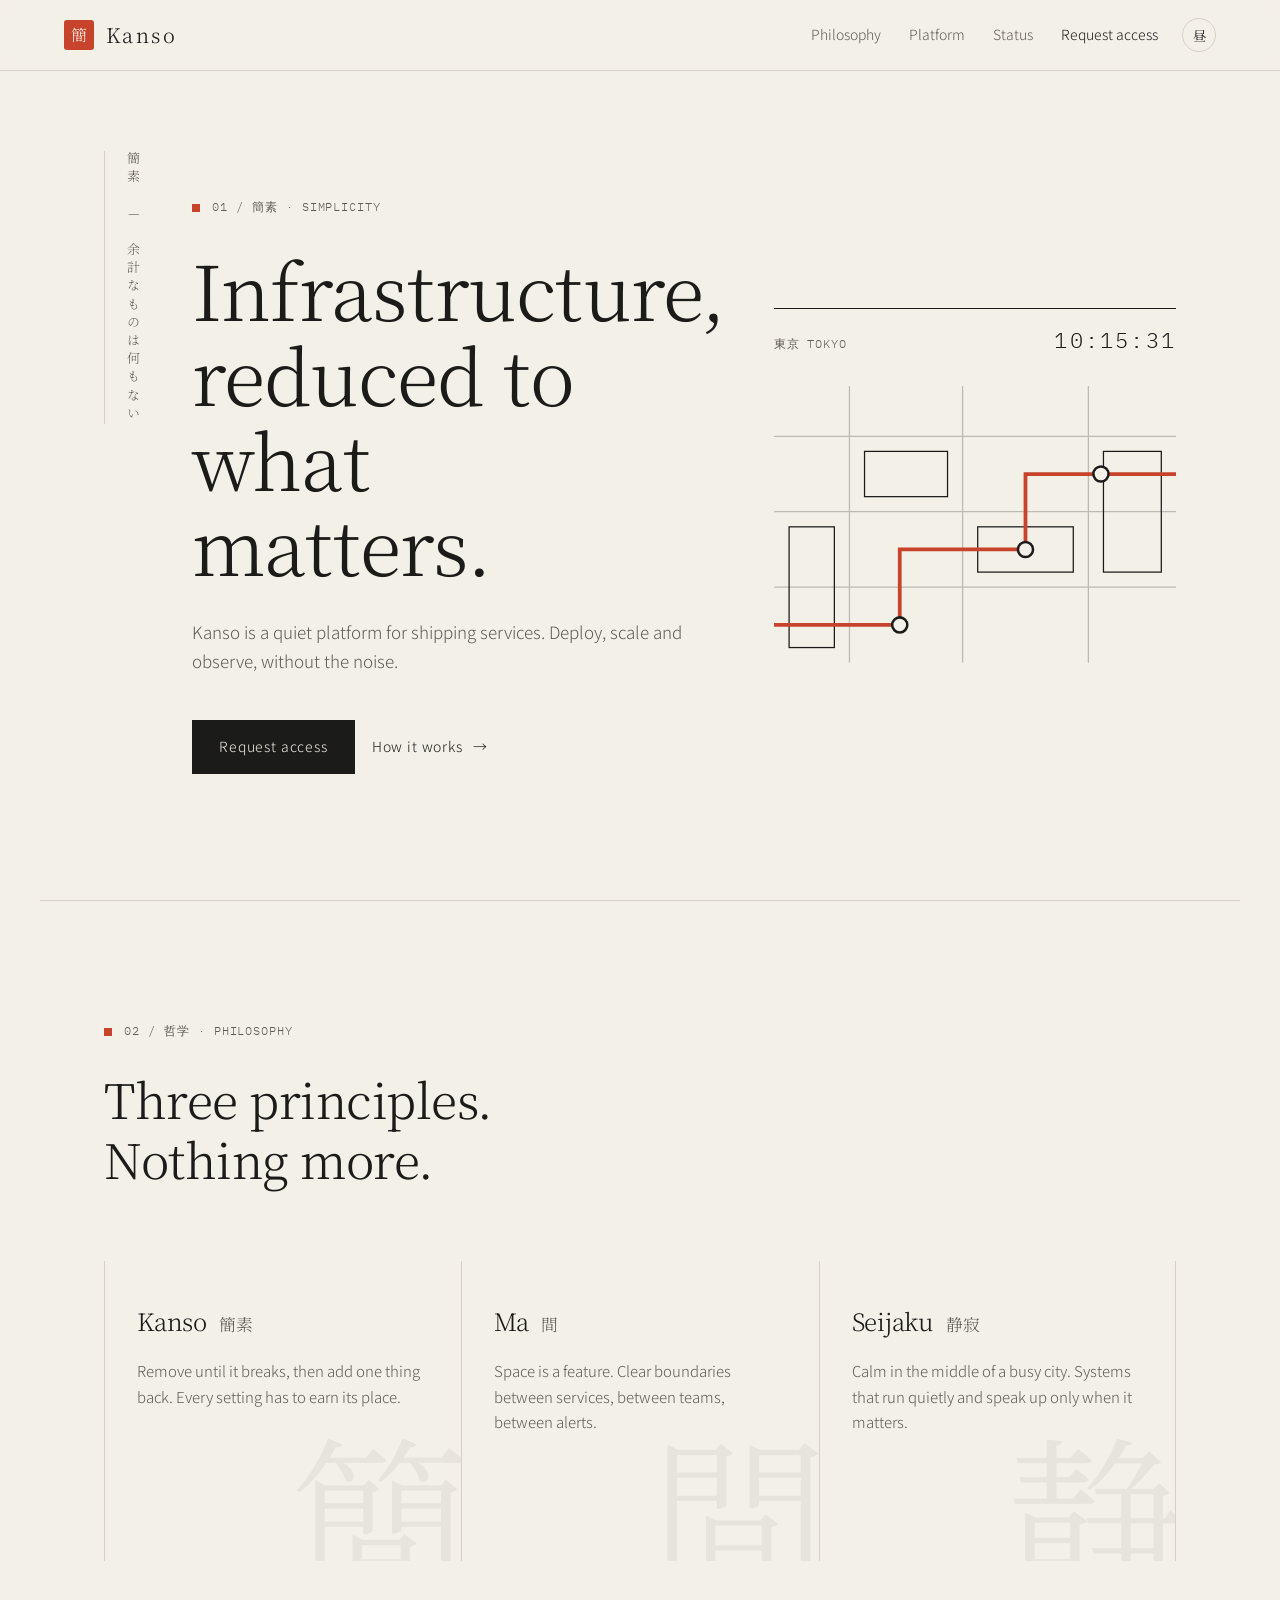
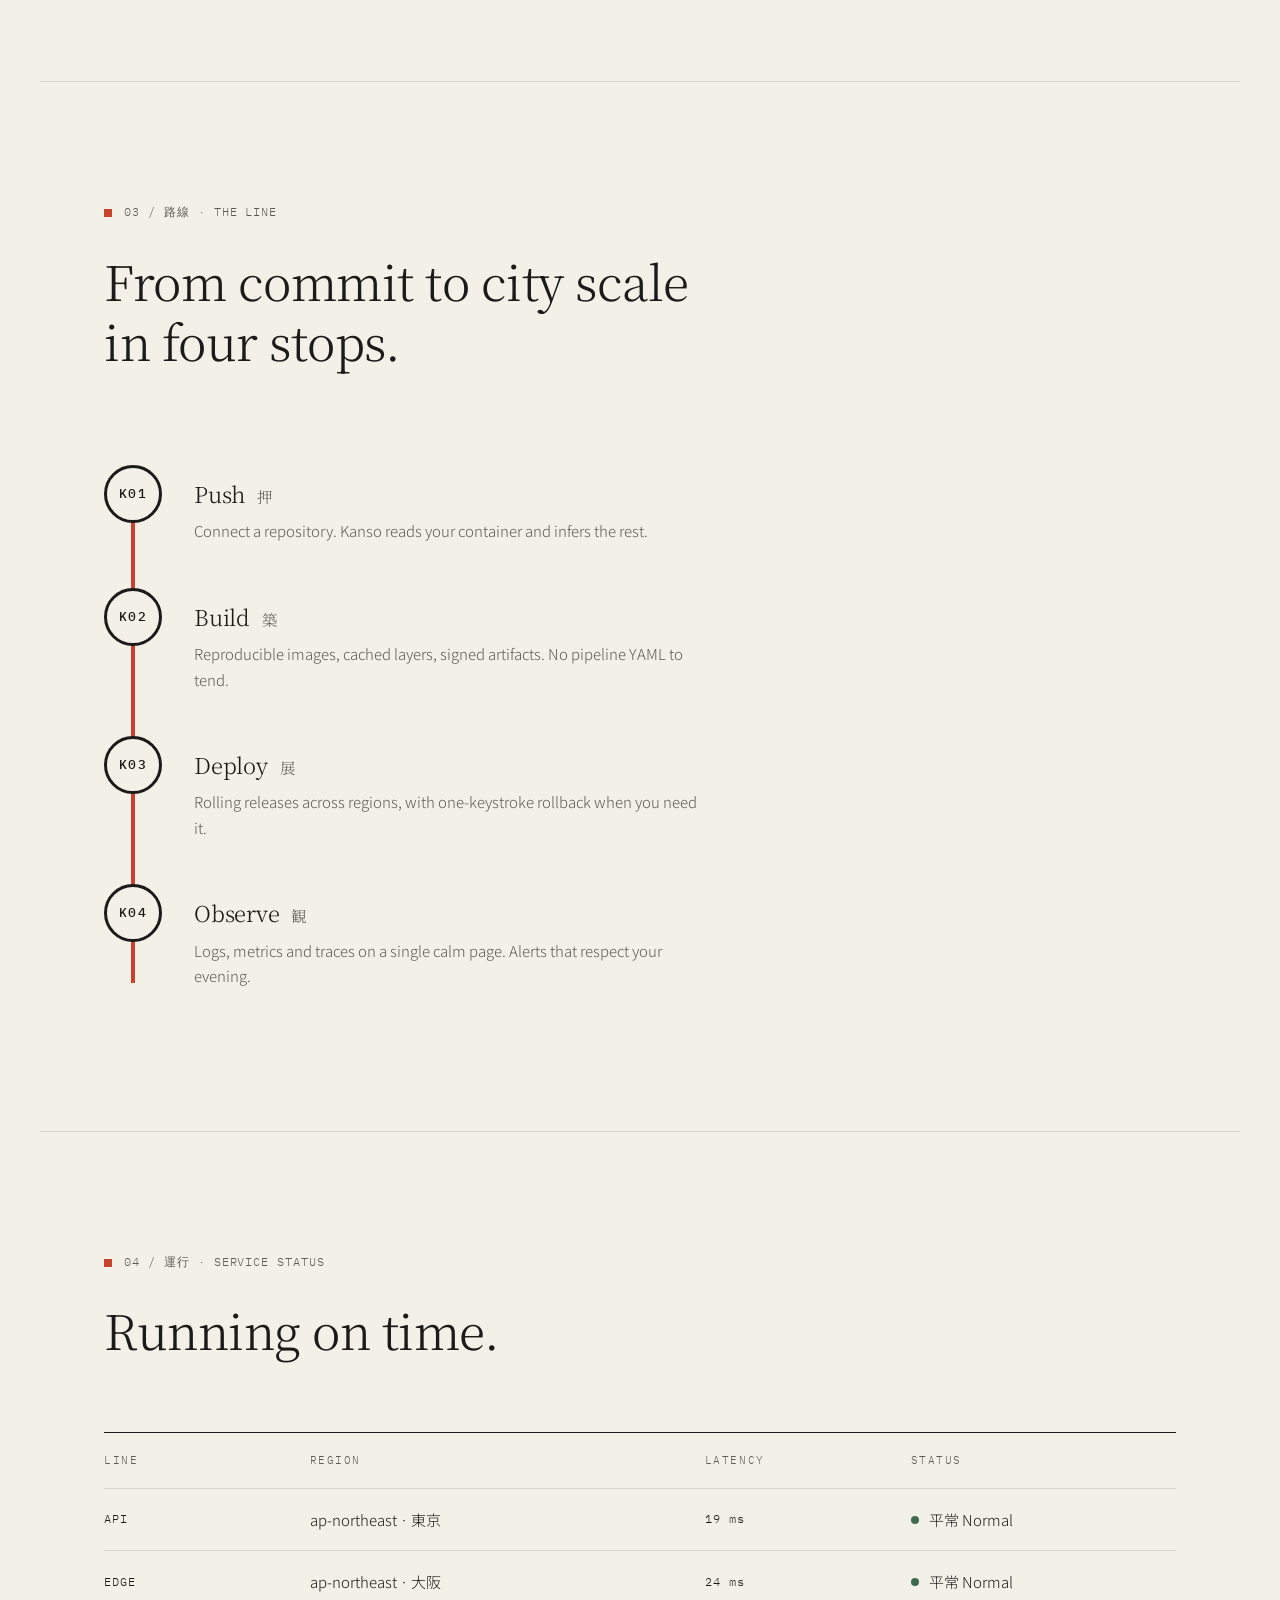
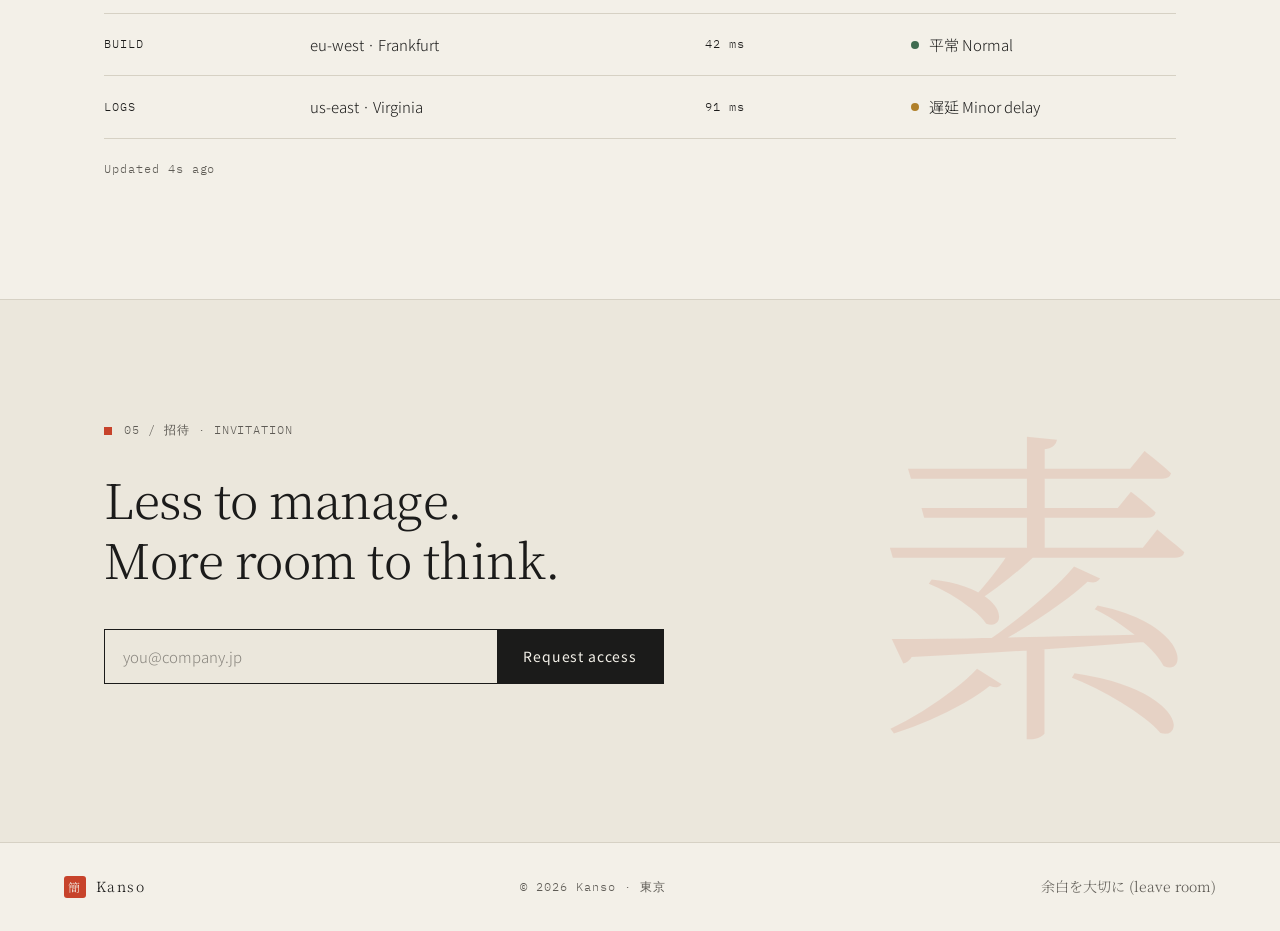
==== frontend/index.html @ c7df3363 "Split into frontend/ and k3s/, add k3s-in-Docker cluster and plan frontend/ holds the Kanso site and" ====
<!doctype html>
<html lang="en">
<head>
  <meta charset="utf-8">
  <meta name="viewport" content="width=device-width, initial-scale=1">
  <title>Kanso — Infrastructure, reduced</title>
  <meta name="description" content="Kanso is a quiet platform for shipping services. Nothing extra, nothing missing.">
  <link rel="preconnect" href="https://fonts.googleapis.com">
  <link rel="preconnect" href="https://fonts.gstatic.com" crossorigin>
  <link href="https://fonts.googleapis.com/css2?family=Noto+Serif+JP:wght@300;500&family=Noto+Sans+JP:wght@300;400;500&family=IBM+Plex+Mono:wght@400&display=swap" rel="stylesheet">
  <link rel="stylesheet" href="styles.css">
</head>
<body>
  <header class="nav">
    <a class="brand" href="#top" aria-label="Kanso home">
      <span class="hanko" aria-hidden="true">簡</span>
      <span class="brand-name">Kanso</span>
    </a>
    <nav aria-label="Primary">
      <ul class="nav-links">
        <li><a href="#philosophy">Philosophy</a></li>
        <li><a href="#platform">Platform</a></li>
        <li><a href="#status">Status</a></li>
        <li><a href="#join" class="nav-cta">Request access</a></li>
      </ul>
    </nav>
    <button class="theme-toggle" type="button" aria-label="Toggle night mode">
      <span class="theme-day">昼</span><span class="theme-night">夜</span>
    </button>
  </header>

  <main id="top">
    <!-- Hero -->
    <section class="hero">
      <p class="vertical hero-vertical" aria-hidden="true">簡素 — 余計なものは何もない</p>
      <div class="hero-body">
        <p class="eyebrow mono">01 / 簡素 · simplicity</p>
        <h1>Infrastructure,<br>reduced to what<br>matters.</h1>
        <p class="lede">Kanso is a quiet platform for shipping services. Deploy, scale and observe, without the noise.</p>
        <div class="hero-actions">
          <a href="#join" class="btn btn-primary">Request access</a>
          <a href="#platform" class="btn btn-ghost">How it works <span aria-hidden="true">→</span></a>
        </div>
      </div>
      <aside class="hero-meta" aria-label="Tokyo time">
        <div class="clock">
          <span class="mono clock-label">東京 TOKYO</span>
          <span class="clock-time mono" id="clock">--:--:--</span>
        </div>
        <svg class="city" viewBox="0 0 320 220" role="img" aria-label="Line drawing of a city block grid">
          <g fill="none" stroke="currentColor" stroke-width="1">
            <path d="M0 40H320M0 100H320M0 160H320M60 0V220M150 0V220M250 0V220" opacity=".25"/>
            <rect x="72" y="52" width="66" height="36"/>
            <rect x="162" y="112" width="76" height="36"/>
            <rect x="262" y="52" width="46" height="96"/>
            <rect x="12" y="112" width="36" height="96"/>
          </g>
          <path class="line-route" d="M0 190H100V130H200V70H320" fill="none" stroke-width="3"/>
          <g class="stations">
            <circle cx="100" cy="190" r="6"/>
            <circle cx="200" cy="130" r="6"/>
            <circle cx="260" cy="70" r="6"/>
          </g>
        </svg>
      </aside>
    </section>

    <!-- Philosophy -->
    <section id="philosophy" class="section">
      <header class="section-head">
        <p class="eyebrow mono">02 / 哲学 · philosophy</p>
        <h2>Three principles.<br>Nothing more.</h2>
      </header>
      <ol class="principles">
        <li class="principle">
          <span class="kanji" aria-hidden="true">簡</span>
          <h3>Kanso <span class="jp">簡素</span></h3>
          <p>Remove until it breaks, then add one thing back. Every setting has to earn its place.</p>
        </li>
        <li class="principle">
          <span class="kanji" aria-hidden="true">間</span>
          <h3>Ma <span class="jp">間</span></h3>
          <p>Space is a feature. Clear boundaries between services, between teams, between alerts.</p>
        </li>
        <li class="principle">
          <span class="kanji" aria-hidden="true">静</span>
          <h3>Seijaku <span class="jp">静寂</span></h3>
          <p>Calm in the middle of a busy city. Systems that run quietly and speak up only when it matters.</p>
        </li>
      </ol>
    </section>

    <!-- Platform: styled like a train line -->
    <section id="platform" class="section">
      <header class="section-head">
        <p class="eyebrow mono">03 / 路線 · the line</p>
        <h2>From commit to city scale<br>in four stops.</h2>
      </header>
      <ol class="route">
        <li class="stop">
          <span class="stop-code mono">K01</span>
          <div>
            <h3>Push <span class="jp">押</span></h3>
            <p>Connect a repository. Kanso reads your container and infers the rest.</p>
          </div>
        </li>
        <li class="stop">
          <span class="stop-code mono">K02</span>
          <div>
            <h3>Build <span class="jp">築</span></h3>
            <p>Reproducible images, cached layers, signed artifacts. No pipeline YAML to tend.</p>
          </div>
        </li>
        <li class="stop">
          <span class="stop-code mono">K03</span>
          <div>
            <h3>Deploy <span class="jp">展</span></h3>
            <p>Rolling releases across regions, with one-keystroke rollback when you need it.</p>
          </div>
        </li>
        <li class="stop">
          <span class="stop-code mono">K04</span>
          <div>
            <h3>Observe <span class="jp">観</span></h3>
            <p>Logs, metrics and traces on a single calm page. Alerts that respect your evening.</p>
          </div>
        </li>
      </ol>
    </section>

    <!-- Status board -->
    <section id="status" class="section">
      <header class="section-head">
        <p class="eyebrow mono">04 / 運行 · service status</p>
        <h2>Running on time.</h2>
      </header>
      <div class="board" role="table" aria-label="Service status">
        <div class="board-row board-head" role="row">
          <span role="columnheader">Line</span>
          <span role="columnheader">Region</span>
          <span role="columnheader">Latency</span>
          <span role="columnheader">Status</span>
        </div>
        <div class="board-row" role="row">
          <span role="cell" class="mono">API</span>
          <span role="cell">ap-northeast · 東京</span>
          <span role="cell" class="mono" data-latency="18">18 ms</span>
          <span role="cell" class="status ok">平常 Normal</span>
        </div>
        <div class="board-row" role="row">
          <span role="cell" class="mono">EDGE</span>
          <span role="cell">ap-northeast · 大阪</span>
          <span role="cell" class="mono" data-latency="24">24 ms</span>
          <span role="cell" class="status ok">平常 Normal</span>
        </div>
        <div class="board-row" role="row">
          <span role="cell" class="mono">BUILD</span>
          <span role="cell">eu-west · Frankfurt</span>
          <span role="cell" class="mono" data-latency="41">41 ms</span>
          <span role="cell" class="status ok">平常 Normal</span>
        </div>
        <div class="board-row" role="row">
          <span role="cell" class="mono">LOGS</span>
          <span role="cell">us-east · Virginia</span>
          <span role="cell" class="mono" data-latency="96">96 ms</span>
          <span role="cell" class="status warn">遅延 Minor delay</span>
        </div>
      </div>
      <p class="board-note mono">Updated <span id="board-updated">just now</span></p>
    </section>

    <!-- Join -->
    <section id="join" class="section join">
      <div class="join-inner">
        <p class="eyebrow mono">05 / 招待 · invitation</p>
        <h2>Less to manage.<br>More room to think.</h2>
        <form class="join-form" novalidate>
          <label for="email" class="visually-hidden">Email address</label>
          <input id="email" name="email" type="email" placeholder="you@company.jp" autocomplete="email" required>
          <button type="submit" class="btn btn-primary">Request access</button>
        </form>
        <p class="form-msg" role="status" aria-live="polite"></p>
      </div>
      <span class="join-mark" aria-hidden="true">素</span>
    </section>
  </main>

  <footer class="footer">
    <div class="footer-brand">
      <span class="hanko small" aria-hidden="true">簡</span>
      <span>Kanso</span>
    </div>
    <p class="mono">© 2026 Kanso · 東京</p>
    <p class="footer-quote">余白を大切に (leave room)</p>
  </footer>

  <script src="main.js"></script>
</body>
</html>
---- frontend/styles.css ----
/* Kanso: urban Japanese minimalism
   Washi paper, sumi ink, one vermilion accent. */

:root {
  --paper: #f3f0e8;
  --paper-2: #ebe7dc;
  --ink: #1b1b1a;
  --ink-soft: #5e5b55;
  --line: #d6d1c4;
  --shu: #c7432b;        /* vermilion, used sparingly */
  --ok: #3f6b4f;
  --warn: #b0802a;

  --serif: "Noto Serif JP", "Hiragino Mincho ProN", Georgia, serif;
  --sans: "Noto Sans JP", "Hiragino Sans", system-ui, sans-serif;
  --mono: "IBM Plex Mono", ui-monospace, monospace;

  --gutter: clamp(16px, 5vw, 72px);
  --max: 1200px;
  color-scheme: light;
}

:root[data-theme="dark"] {
  --paper: #121212;
  --paper-2: #1a1a19;
  --ink: #ece8df;
  --ink-soft: #9c978d;
  --line: #2c2b28;
  --shu: #e0583e;
  --ok: #6fae86;
  --warn: #d6a54a;
  color-scheme: dark;
}

@media (prefers-color-scheme: dark) {
  :root:not([data-theme="light"]) {
    --paper: #121212;
    --paper-2: #1a1a19;
    --ink: #ece8df;
    --ink-soft: #9c978d;
    --line: #2c2b28;
    --shu: #e0583e;
    --ok: #6fae86;
    --warn: #d6a54a;
    color-scheme: dark;
  }
}

*, *::before, *::after { box-sizing: border-box; }

html { scroll-behavior: smooth; }

body {
  margin: 0;
  background: var(--paper);
  color: var(--ink);
  font-family: var(--sans);
  font-weight: 300;
  font-size: 17px;
  line-height: 1.7;
  -webkit-font-smoothing: antialiased;
  transition: background .4s ease, color .4s ease;
}

h1, h2, h3 {
  font-family: var(--serif);
  font-weight: 300;
  letter-spacing: -0.01em;
  margin: 0;
}

a { color: inherit; text-decoration: none; }
p { margin: 0; }
ol, ul { list-style: none; margin: 0; padding: 0; }

.mono { font-family: var(--mono); font-size: 12px; letter-spacing: .08em; }
.jp { font-family: var(--serif); font-size: .7em; color: var(--ink-soft); margin-left: .4em; }
.vertical { writing-mode: vertical-rl; text-orientation: upright; }

.visually-hidden {
  position: absolute; width: 1px; height: 1px; overflow: hidden;
  clip: rect(0 0 0 0); white-space: nowrap;
}

:focus-visible { outline: 1px solid var(--shu); outline-offset: 4px; }

/* ---------- Nav ---------- */
.nav {
  position: sticky; top: 0; z-index: 10;
  display: flex; align-items: center; gap: 24px;
  padding: 18px var(--gutter);
  background: color-mix(in srgb, var(--paper) 88%, transparent);
  backdrop-filter: blur(8px);
  border-bottom: 1px solid var(--line);
}

.brand { display: flex; align-items: center; gap: 12px; margin-right: auto; }
.brand-name { font-family: var(--serif); font-size: 20px; letter-spacing: .12em; }

.hanko {
  display: grid; place-items: center;
  width: 30px; height: 30px;
  background: var(--shu); color: var(--paper);
  font-family: var(--serif); font-size: 16px; line-height: 1;
  border-radius: 3px;
}
.hanko.small { width: 22px; height: 22px; font-size: 12px; }

.nav-links { display: flex; gap: 28px; font-size: 14px; }
.nav-links a { position: relative; color: var(--ink-soft); transition: color .2s; }
.nav-links a:hover { color: var(--ink); }
.nav-links a::after {
  content: ""; position: absolute; left: 0; bottom: -4px;
  width: 0; height: 1px; background: var(--shu); transition: width .3s ease;
}
.nav-links a:hover::after { width: 100%; }
.nav-cta { color: var(--ink) !important; }

.theme-toggle {
  border: 1px solid var(--line); background: none; color: var(--ink);
  width: 34px; height: 34px; border-radius: 50%;
  font-family: var(--serif); cursor: pointer;
}
.theme-night { display: none; }
:root[data-theme="dark"] .theme-day { display: none; }
:root[data-theme="dark"] .theme-night { display: inline; }

/* ---------- Buttons ---------- */
.btn {
  display: inline-flex; align-items: center; gap: 10px;
  padding: 14px 26px; font-size: 14px; letter-spacing: .06em;
  border: 1px solid var(--ink); border-radius: 0;
  font-family: var(--sans); cursor: pointer;
  transition: background .25s, color .25s, border-color .25s;
}
.btn-primary { background: var(--ink); color: var(--paper); }
.btn-primary:hover { background: var(--shu); border-color: var(--shu); }
.btn-ghost { background: transparent; color: var(--ink); border-color: transparent; padding-left: 0; }
.btn-ghost:hover { color: var(--shu); }

/* ---------- Hero ---------- */
.hero {
  position: relative;
  max-width: var(--max); margin: 0 auto;
  min-height: calc(100vh - 71px);
  display: grid; grid-template-columns: 40px 1.3fr 1fr; gap: 48px;
  align-items: center;
  padding: 80px var(--gutter);
}

.hero-vertical {
  align-self: start;
  font-family: var(--serif); font-size: 13px; letter-spacing: .4em;
  color: var(--ink-soft);
  border-left: 1px solid var(--line); padding-left: 12px;
}

.eyebrow { color: var(--ink-soft); text-transform: uppercase; margin-bottom: 28px; }
.eyebrow::before {
  content: ""; display: inline-block; width: 8px; height: 8px;
  background: var(--shu); margin-right: 12px; vertical-align: middle;
}

.hero h1 { font-size: clamp(40px, 6vw, 76px); line-height: 1.12; }
.lede { max-width: 30em; margin-top: 32px; color: var(--ink-soft); }
.hero-actions { display: flex; flex-wrap: wrap; gap: 16px; margin-top: 44px; }

.hero-meta { display: flex; flex-direction: column; gap: 28px; }
.clock {
  display: flex; justify-content: space-between; align-items: baseline;
  border-top: 1px solid var(--ink); padding-top: 12px;
}
.clock-label { color: var(--ink-soft); }
.clock-time { font-size: 22px; letter-spacing: .1em; }

.city { width: 100%; height: auto; color: var(--ink); }
.line-route {
  stroke: var(--shu);
  stroke-dasharray: 520; stroke-dashoffset: 520;
  animation: draw 2.4s .4s ease forwards;
}
.stations circle { fill: var(--paper); stroke: var(--ink); stroke-width: 2; }
@keyframes draw { to { stroke-dashoffset: 0; } }

/* ---------- Sections ---------- */
.section {
  max-width: var(--max); margin: 0 auto;
  padding: 120px var(--gutter);
  border-top: 1px solid var(--line);
}
.section-head { margin-bottom: 72px; }
.section h2 { font-size: clamp(30px, 4vw, 48px); line-height: 1.25; }

/* Principles */
.principles { display: grid; grid-template-columns: repeat(3, 1fr); }
.principle {
  position: relative; overflow: hidden;
  padding: 40px 32px 48px;
  border-left: 1px solid var(--line);
  min-height: 300px;
}
.principle:last-child { border-right: 1px solid var(--line); }
.principle h3 { font-size: 24px; margin-bottom: 16px; }
.principle p { color: var(--ink-soft); font-size: 15px; max-width: 22em; }
.kanji {
  position: absolute; right: -10px; bottom: -40px;
  font-family: var(--serif); font-size: 180px; line-height: 1;
  color: var(--ink); opacity: .05;
  transition: opacity .5s ease, transform .6s ease;
}
.principle:hover .kanji { opacity: .1; transform: translateY(-8px); }

/* Route */
.route { position: relative; display: grid; gap: 0; }
.route::before {
  content: ""; position: absolute; left: 27px; top: 28px; bottom: 28px;
  width: 4px; background: var(--shu);
}
.stop {
  position: relative;
  display: grid; grid-template-columns: 58px 1fr; gap: 32px;
  align-items: start; padding: 22px 0;
}
.stop-code {
  position: relative; z-index: 1;
  display: grid; place-items: center;
  width: 58px; height: 58px; border-radius: 50%;
  background: var(--paper); border: 3px solid var(--ink);
  font-size: 13px; font-weight: 500;
  transition: border-color .3s;
}
.stop:hover .stop-code { border-color: var(--shu); }
.stop h3 { font-size: 22px; margin: 10px 0 6px; }
.stop p { color: var(--ink-soft); font-size: 15px; max-width: 34em; }

/* Status board */
.board { border-top: 1px solid var(--ink); }
.board-row {
  display: grid; grid-template-columns: 1fr 2fr 1fr 1.4fr; gap: 16px;
  padding: 18px 0; border-bottom: 1px solid var(--line);
  font-size: 15px; align-items: center;
}
.board-head {
  font-family: var(--mono); font-size: 11px; letter-spacing: .14em;
  text-transform: uppercase; color: var(--ink-soft);
}
.status { display: inline-flex; align-items: center; gap: 10px; }
.status::before { content: ""; width: 8px; height: 8px; border-radius: 50%; }
.status.ok::before { background: var(--ok); }
.status.warn::before { background: var(--warn); animation: blink 2s infinite; }
@keyframes blink { 50% { opacity: .3; } }
.board-note { margin-top: 20px; color: var(--ink-soft); }

/* Join */
.join {
  position: relative; overflow: hidden;
  background: var(--paper-2);
  max-width: none;
  padding-left: max(var(--gutter), calc((100vw - var(--max)) / 2 + var(--gutter)));
}
.join-inner { position: relative; z-index: 1; max-width: 560px; }
.join h2 { margin-bottom: 40px; }
.join-form { display: flex; gap: 0; border: 1px solid var(--ink); }
.join-form input {
  flex: 1; min-width: 0;
  padding: 14px 18px; border: 0; background: transparent;
  font: inherit; font-size: 15px; color: var(--ink);
}
.join-form input::placeholder { color: var(--ink-soft); opacity: .7; }
.join-form input:focus { outline: none; }
.join-form:focus-within { border-color: var(--shu); }
.join-form .btn { border: 0; }
.form-msg { min-height: 1.7em; margin-top: 14px; font-size: 14px; color: var(--ink-soft); }
.form-msg.error { color: var(--shu); }
.join-mark {
  position: absolute; right: 6vw; top: 50%; transform: translateY(-50%);
  font-family: var(--serif); font-size: clamp(160px, 26vw, 360px); line-height: 1;
  color: var(--shu); opacity: .12;
}

/* Footer */
.footer {
  display: flex; flex-wrap: wrap; align-items: center; justify-content: space-between; gap: 16px;
  padding: 32px var(--gutter);
  border-top: 1px solid var(--line);
  color: var(--ink-soft); font-size: 14px;
}
.footer-brand { display: flex; align-items: center; gap: 10px; font-family: var(--serif); color: var(--ink); letter-spacing: .1em; }
.footer-quote { font-family: var(--serif); }

/* Reveal on scroll */
.reveal { opacity: 0; transform: translateY(16px); transition: opacity .8s ease, transform .8s ease; }
.reveal.in { opacity: 1; transform: none; }

/* ---------- Responsive ---------- */
@media (max-width: 900px) {
  .hero { grid-template-columns: 1fr; min-height: auto; padding-top: 56px; gap: 56px; }
  .hero-vertical { display: none; }
  .principles { grid-template-columns: 1fr; }
  .principle { border-left: 0; border-right: 0 !important; border-top: 1px solid var(--line); min-height: 220px; padding: 32px 0; }
  .nav-links li:not(:last-child) { display: none; }
}

@media (max-width: 560px) {
  body { font-size: 16px; }
  .section { padding-top: 80px; padding-bottom: 80px; }
  .board-row { grid-template-columns: 1fr 1fr; row-gap: 4px; }
  .board-head { display: none; }
  .join-form { flex-direction: column; }
  .nav { gap: 12px; }
  .nav-links { font-size: 13px; }
}

@media (prefers-reduced-motion: reduce) {
  *, *::before, *::after { animation: none !important; transition: none !important; }
  .line-route { stroke-dashoffset: 0; }
  .reveal { opacity: 1; transform: none; }
}
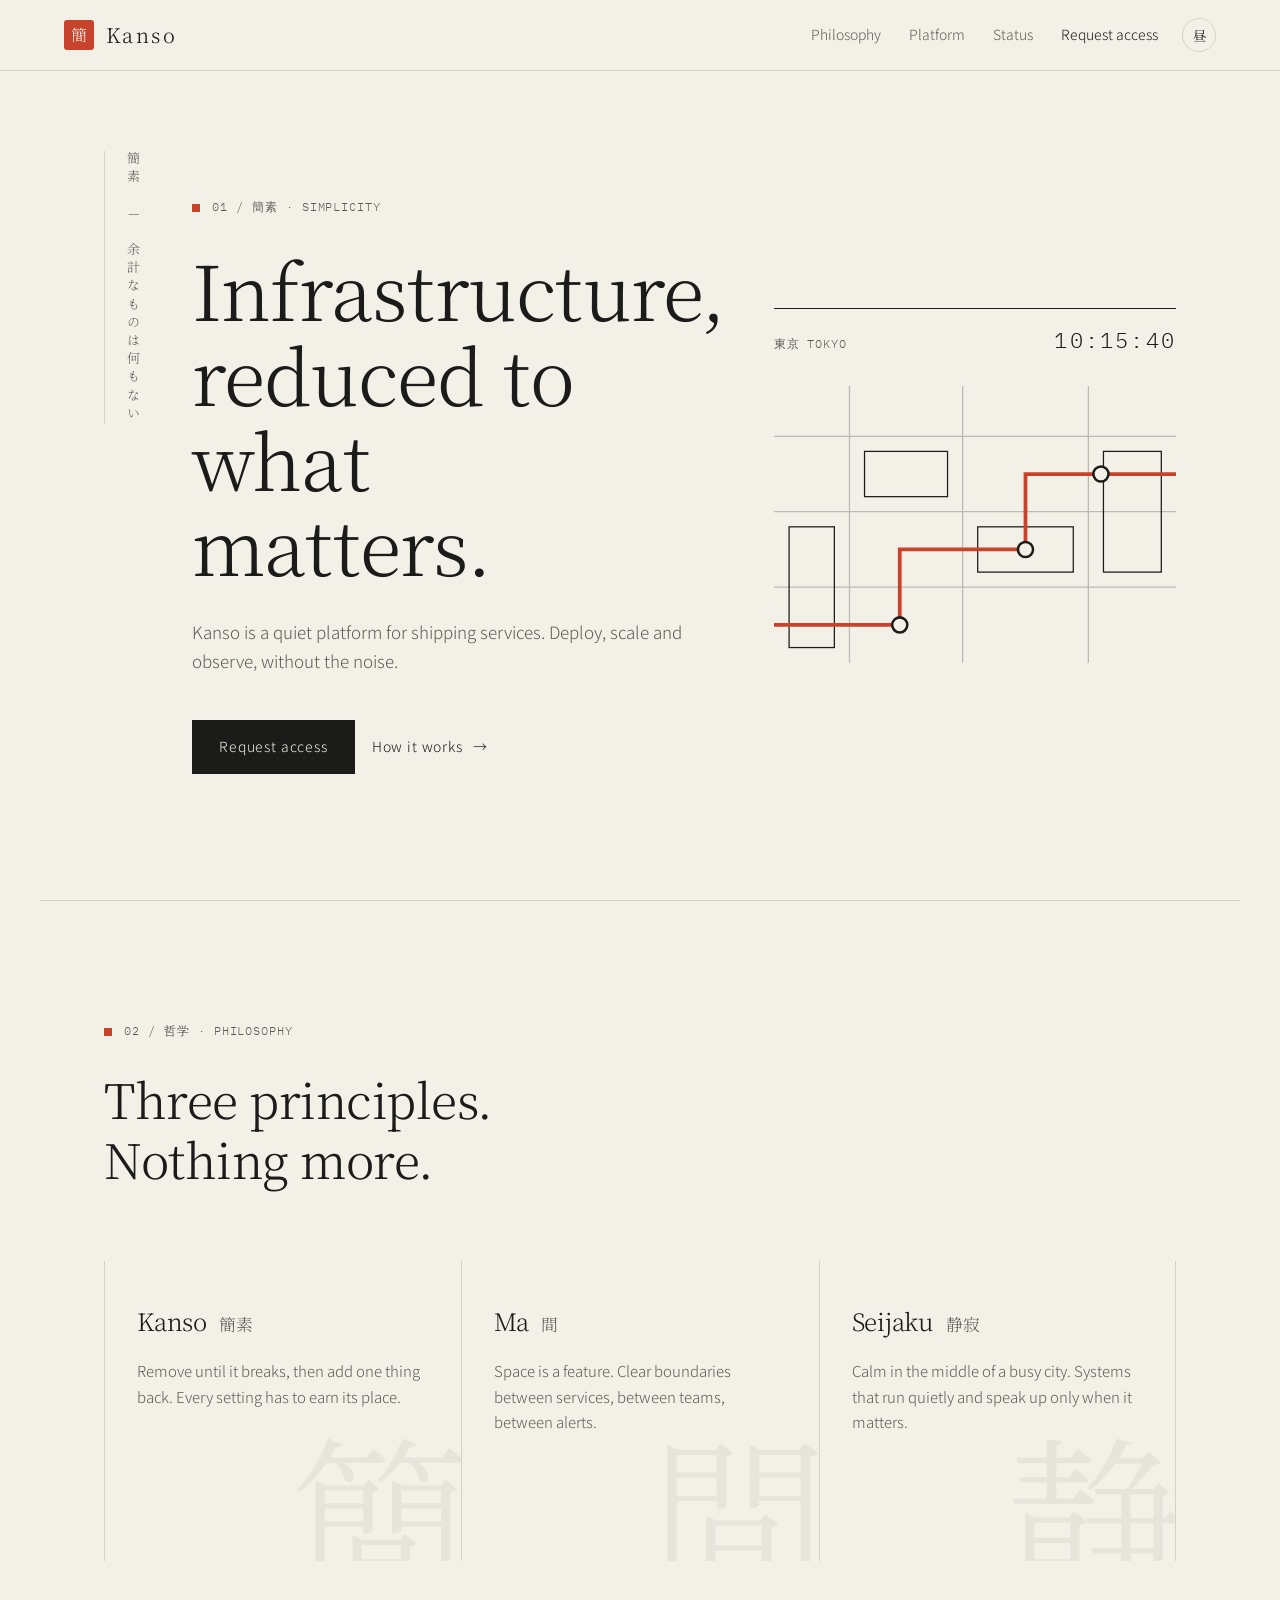
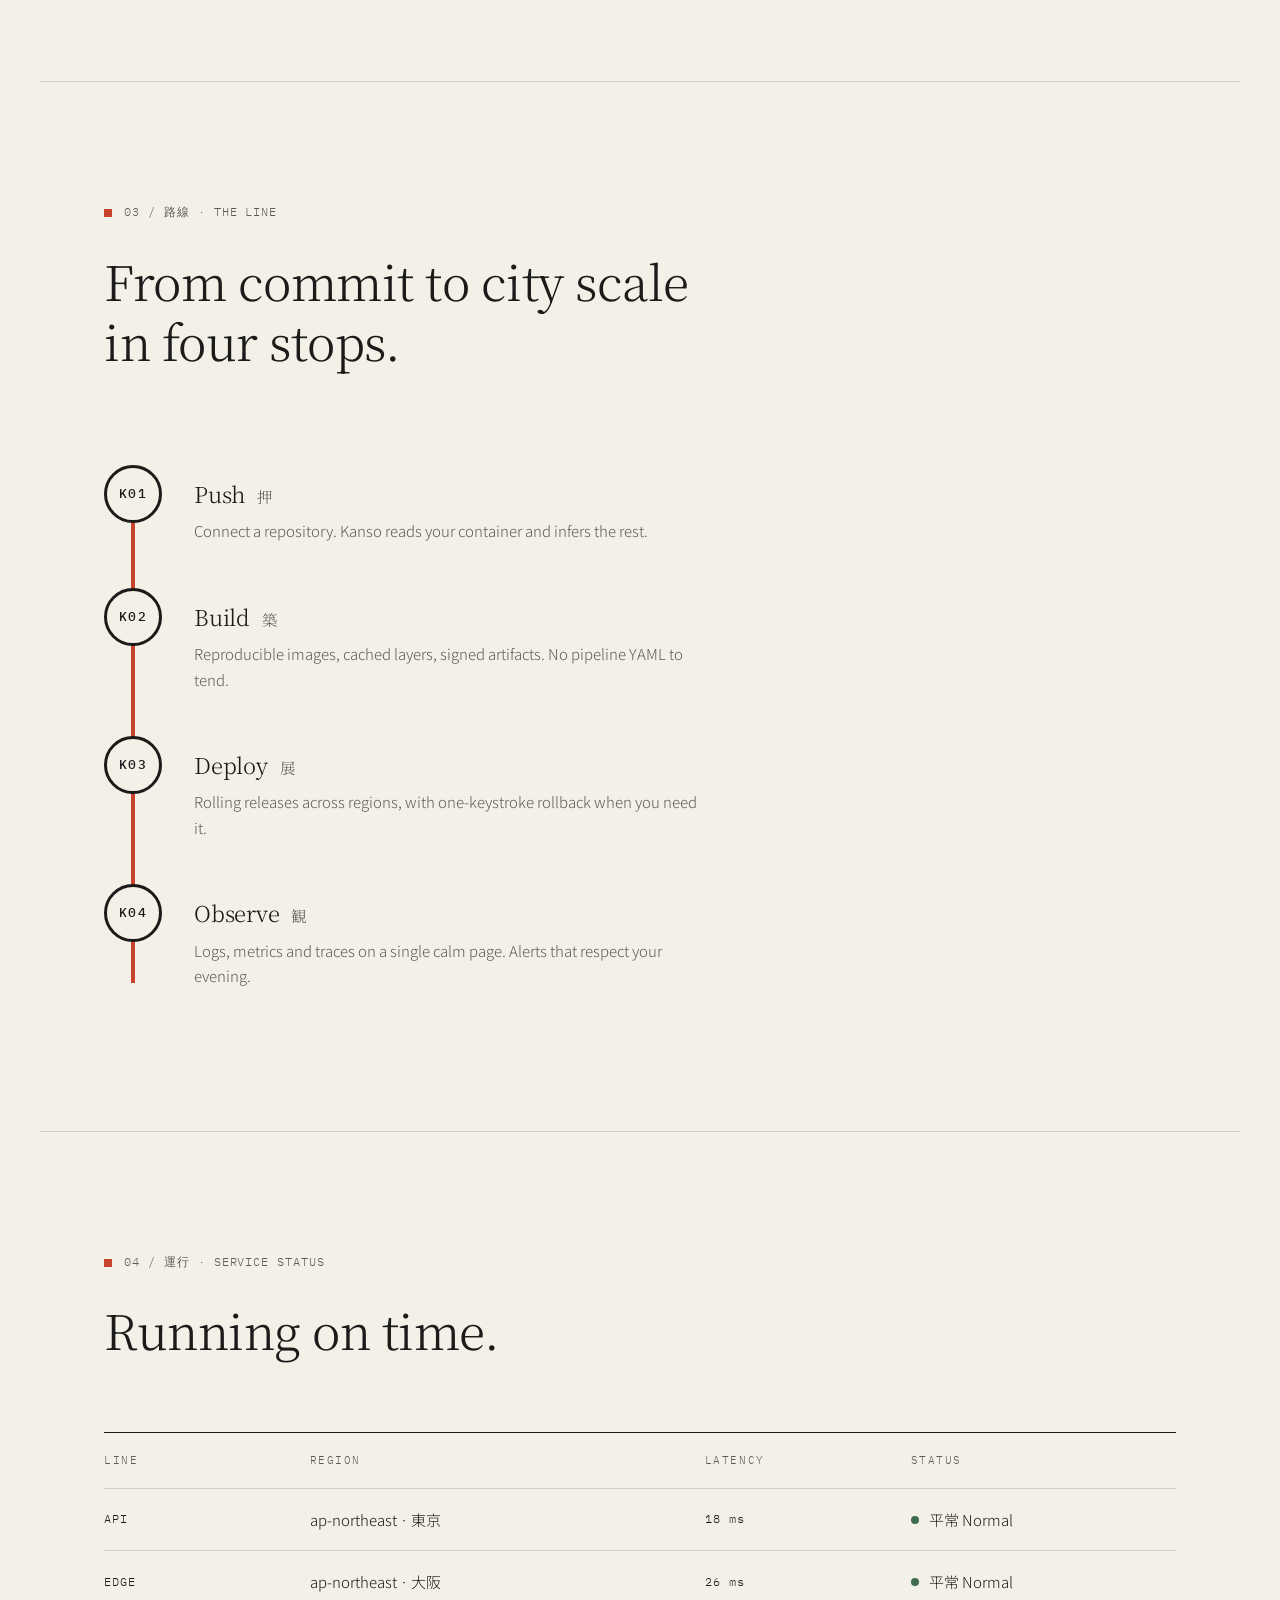
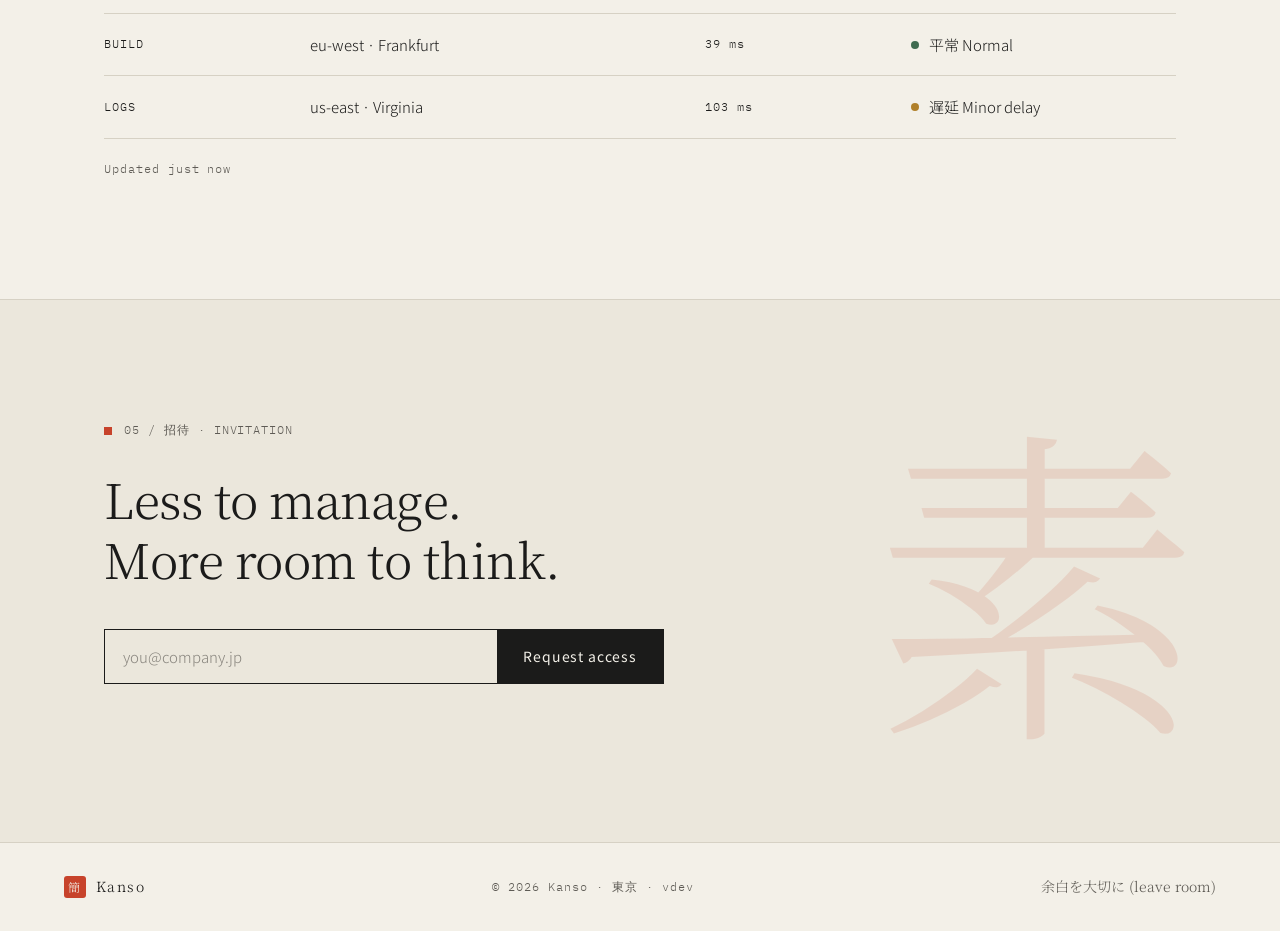
==== commit 0b8c5da0: "Show build version in footer via /version.txt Co-Authored-By: Claude Sonnet 5.5 <noreply@anthropic.c" ====
--- a/frontend/index.html
+++ b/frontend/index.html
@@ -190,7 +190,7 @@
       <span class="hanko small" aria-hidden="true">簡</span>
       <span>Kanso</span>
     </div>
-    <p class="mono">© 2026 Kanso · 東京</p>
+    <p class="mono">© 2026 Kanso · 東京 · v<span id="version">…</span></p>
     <p class="footer-quote">余白を大切に (leave room)</p>
   </footer>
 
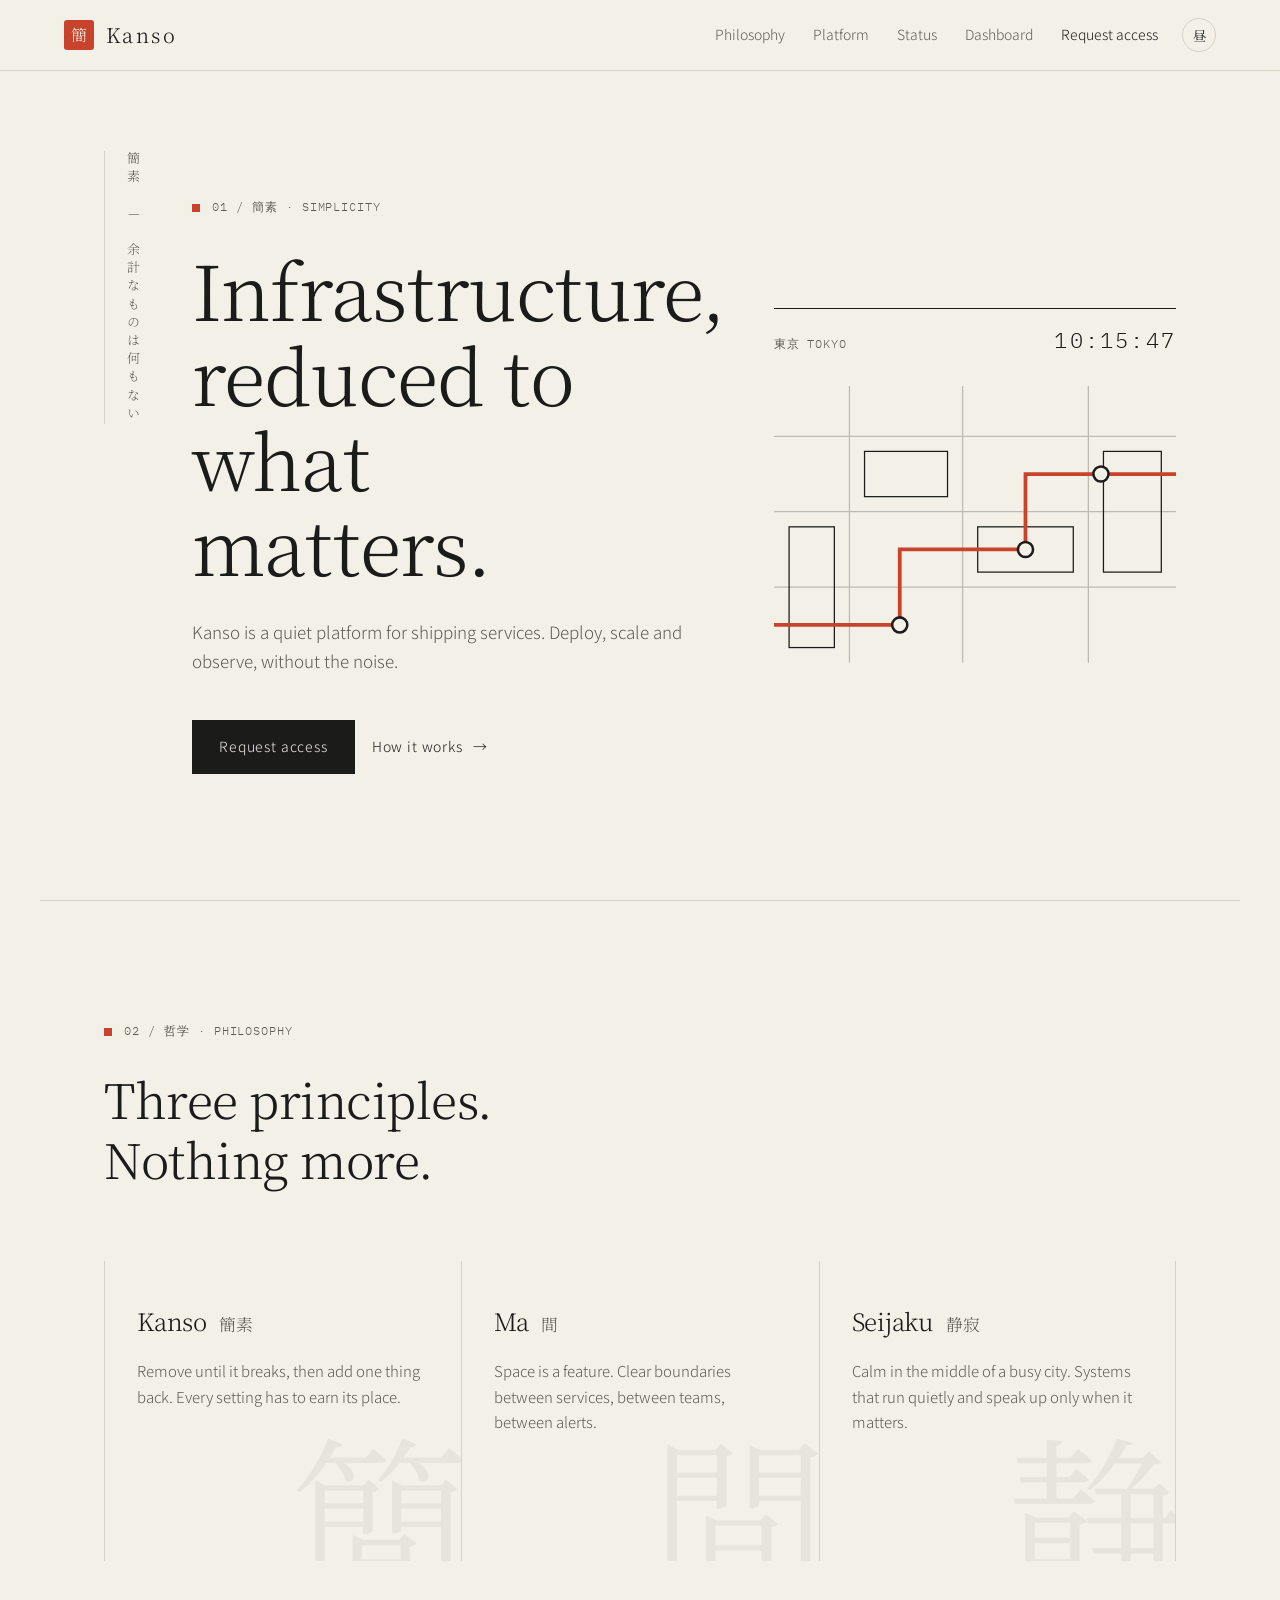
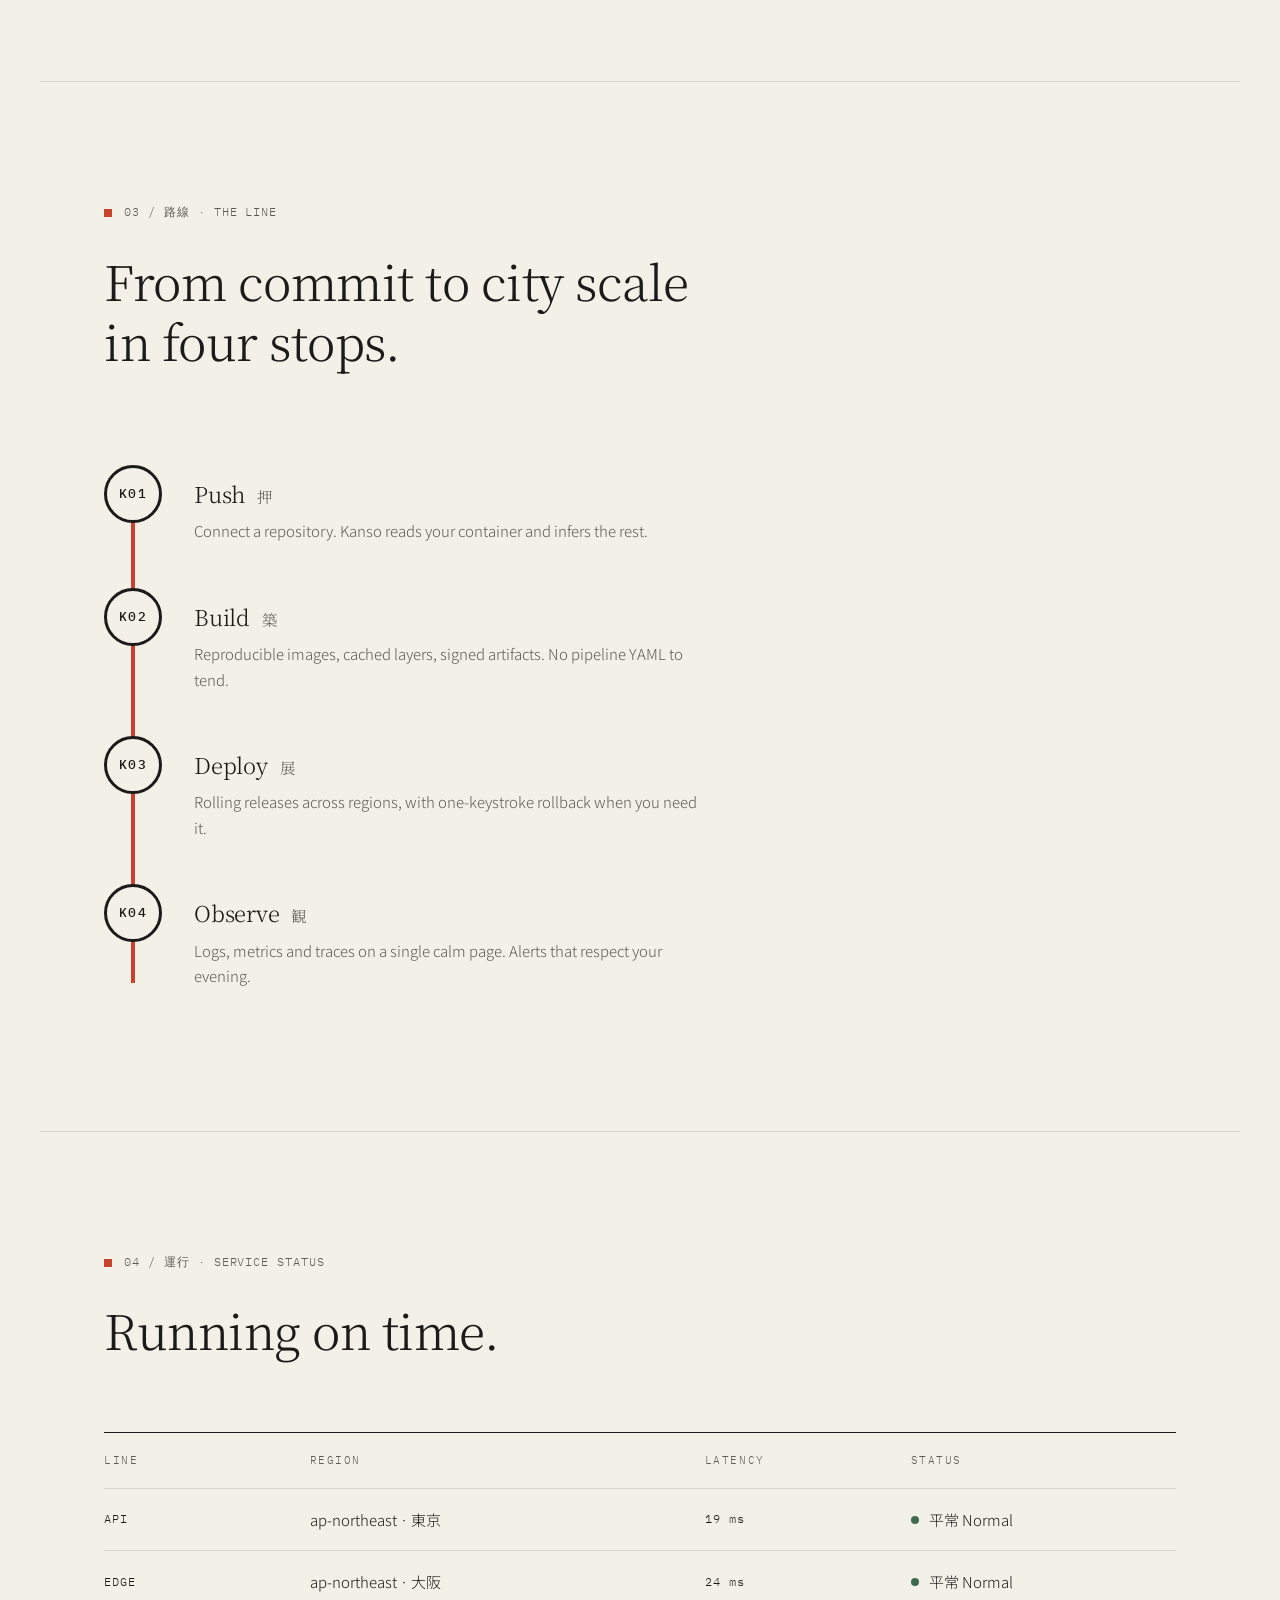
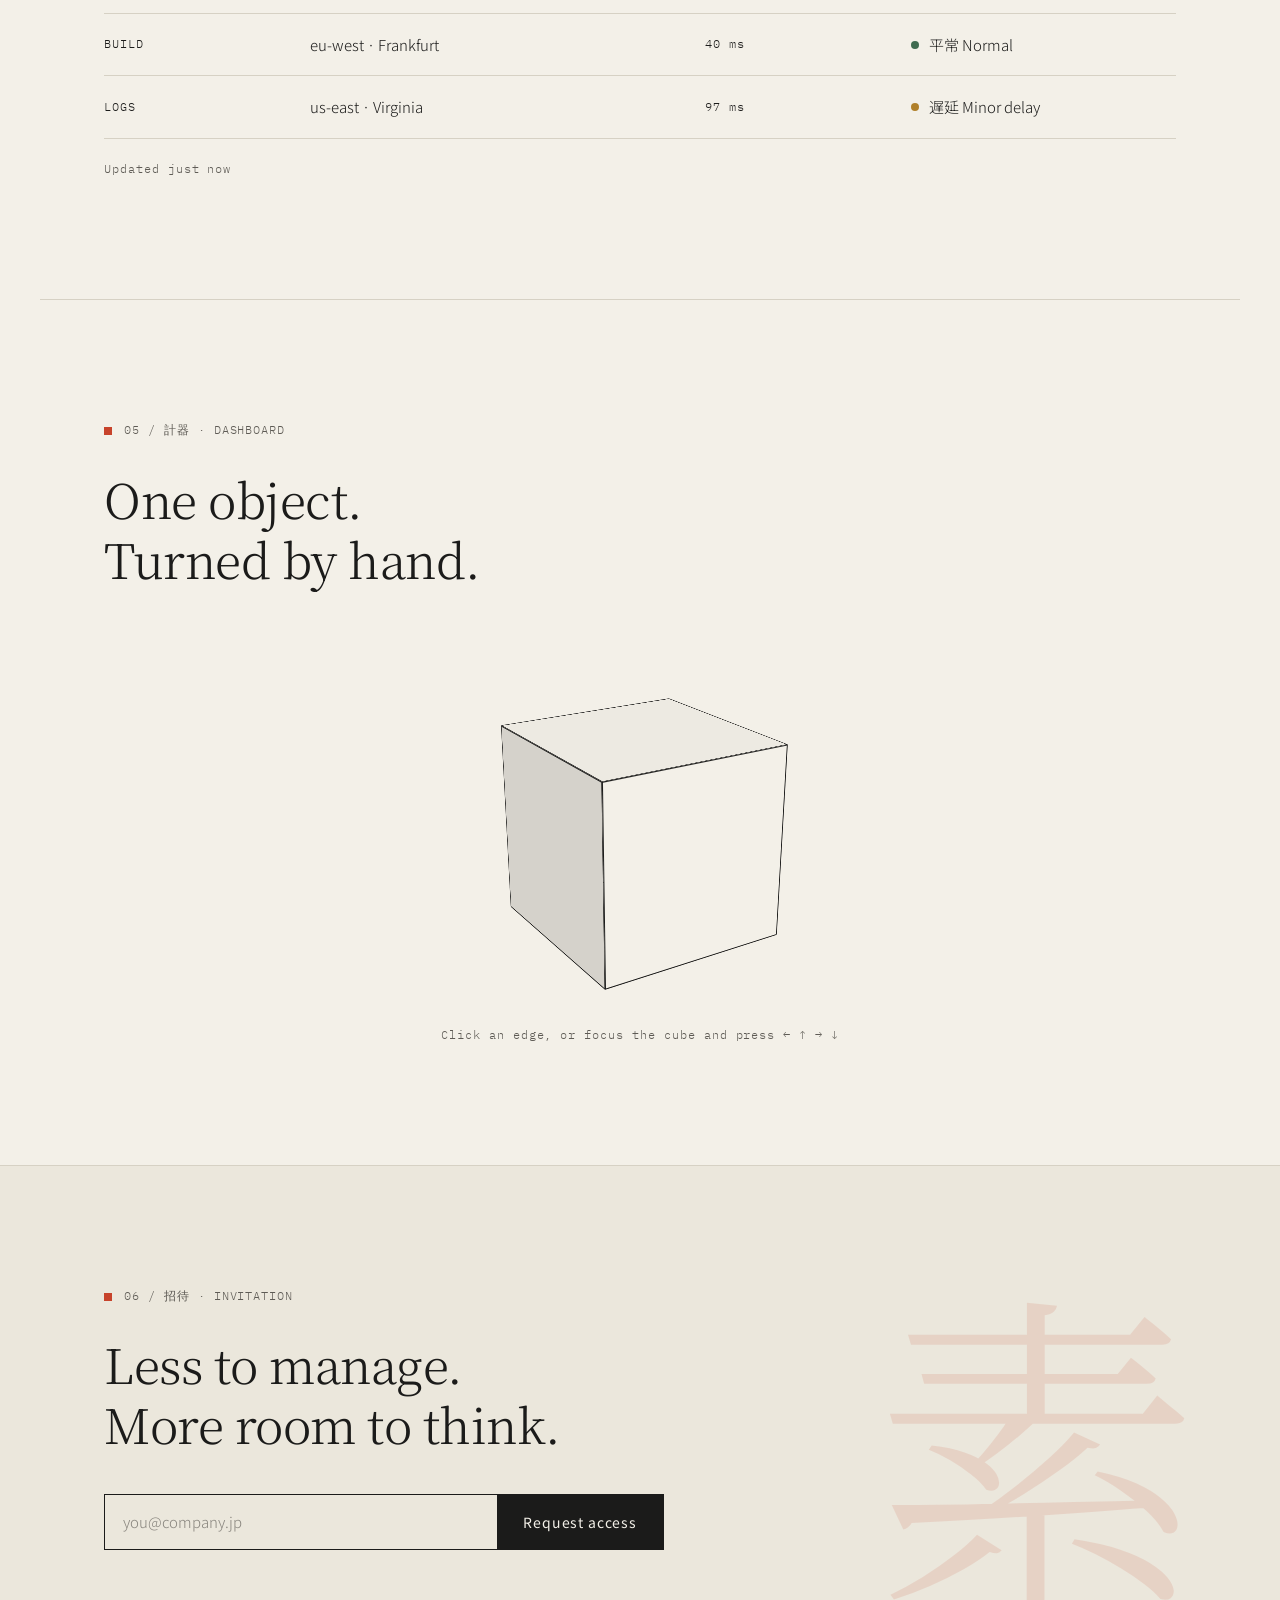
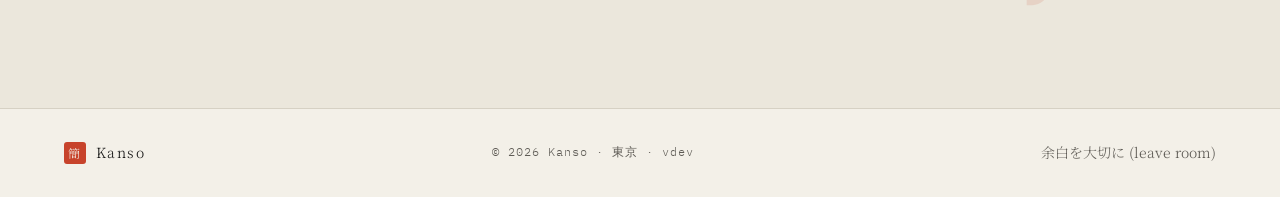
==== commit e1adfcec: "Add dashboard cube section; fix workflow shell path The dashboard shows a still, blank 3D cube that " ====
--- a/frontend/index.html
+++ b/frontend/index.html
@@ -21,6 +21,7 @@
         <li><a href="#philosophy">Philosophy</a></li>
         <li><a href="#platform">Platform</a></li>
         <li><a href="#status">Status</a></li>
+        <li><a href="#dashboard">Dashboard</a></li>
         <li><a href="#join" class="nav-cta">Request access</a></li>
       </ul>
     </nav>
@@ -169,10 +170,35 @@
       <p class="board-note mono">Updated <span id="board-updated">just now</span></p>
     </section>
 
+    <!-- Dashboard: a still cube that turns only when asked -->
+    <section id="dashboard" class="section">
+      <header class="section-head">
+        <p class="eyebrow mono">05 / 計器 · dashboard</p>
+        <h2>One object.<br>Turned by hand.</h2>
+      </header>
+      <div class="cube-stage">
+        <div class="cube-scene" tabindex="0" aria-label="Cube. Click an edge or use the arrow keys to turn it.">
+          <div class="cube">
+            <div class="face front"></div>
+            <div class="face back"></div>
+            <div class="face right"></div>
+            <div class="face left"></div>
+            <div class="face top"></div>
+            <div class="face bottom"></div>
+          </div>
+          <span class="cube-hint" data-dir="up"></span>
+          <span class="cube-hint" data-dir="right"></span>
+          <span class="cube-hint" data-dir="down"></span>
+          <span class="cube-hint" data-dir="left"></span>
+        </div>
+        <p class="cube-note mono">Click an edge, or focus the cube and press ← ↑ → ↓</p>
+      </div>
+    </section>
+
     <!-- Join -->
     <section id="join" class="section join">
       <div class="join-inner">
-        <p class="eyebrow mono">05 / 招待 · invitation</p>
+        <p class="eyebrow mono">06 / 招待 · invitation</p>
         <h2>Less to manage.<br>More room to think.</h2>
         <form class="join-form" novalidate>
           <label for="email" class="visually-hidden">Email address</label>
--- a/frontend/styles.css
+++ b/frontend/styles.css
@@ -278,6 +278,54 @@
   color: var(--shu); opacity: .12;
 }
 
+/* Dashboard cube */
+.cube-stage { display: flex; flex-direction: column; align-items: center; gap: 24px; }
+.cube-scene {
+  --size: min(200px, 48vw);
+  --half: calc(var(--size) / 2);
+  position: relative;
+  display: grid; place-items: center;
+  width: calc(var(--size) * 1.7); height: calc(var(--size) * 1.7);
+  perspective: 1000px;
+  cursor: pointer;
+  -webkit-tap-highlight-color: transparent;
+}
+.cube {
+  position: relative;
+  width: var(--size); height: var(--size);
+  transform-style: preserve-3d;
+  transition: transform .6s cubic-bezier(.2, .7, .2, 1);
+}
+.face {
+  position: absolute; inset: 0;
+  border: 1px solid var(--ink);
+  background: color-mix(in srgb, var(--ink) var(--shade), var(--paper));
+}
+/* Faces stay blank; slightly different tones make each turn readable. */
+.face.front  { --shade: 0%;  transform: translateZ(var(--half)); }
+.face.back   { --shade: 10%; transform: rotateY(180deg) translateZ(var(--half)); }
+.face.right  { --shade: 6%;  transform: rotateY(90deg) translateZ(var(--half)); }
+.face.left   { --shade: 14%; transform: rotateY(-90deg) translateZ(var(--half)); }
+.face.top    { --shade: 3%;  transform: rotateX(90deg) translateZ(var(--half)); }
+.face.bottom { --shade: 18%; transform: rotateX(-90deg) translateZ(var(--half)); }
+
+/* A thin vermilion line marks the edge a click will turn towards. */
+.cube-hint {
+  position: absolute; background: var(--shu);
+  opacity: 0; transition: opacity .2s;
+}
+.cube-hint[data-dir="up"], .cube-hint[data-dir="down"] { left: 35%; right: 35%; height: 2px; }
+.cube-hint[data-dir="left"], .cube-hint[data-dir="right"] { top: 35%; bottom: 35%; width: 2px; }
+.cube-hint[data-dir="up"] { top: 0; }
+.cube-hint[data-dir="down"] { bottom: 0; }
+.cube-hint[data-dir="left"] { left: 0; }
+.cube-hint[data-dir="right"] { right: 0; }
+.cube-scene[data-hover="up"] .cube-hint[data-dir="up"],
+.cube-scene[data-hover="down"] .cube-hint[data-dir="down"],
+.cube-scene[data-hover="left"] .cube-hint[data-dir="left"],
+.cube-scene[data-hover="right"] .cube-hint[data-dir="right"] { opacity: 1; }
+.cube-note { color: var(--ink-soft); text-align: center; }
+
 /* Footer */
 .footer {
   display: flex; flex-wrap: wrap; align-items: center; justify-content: space-between; gap: 16px;
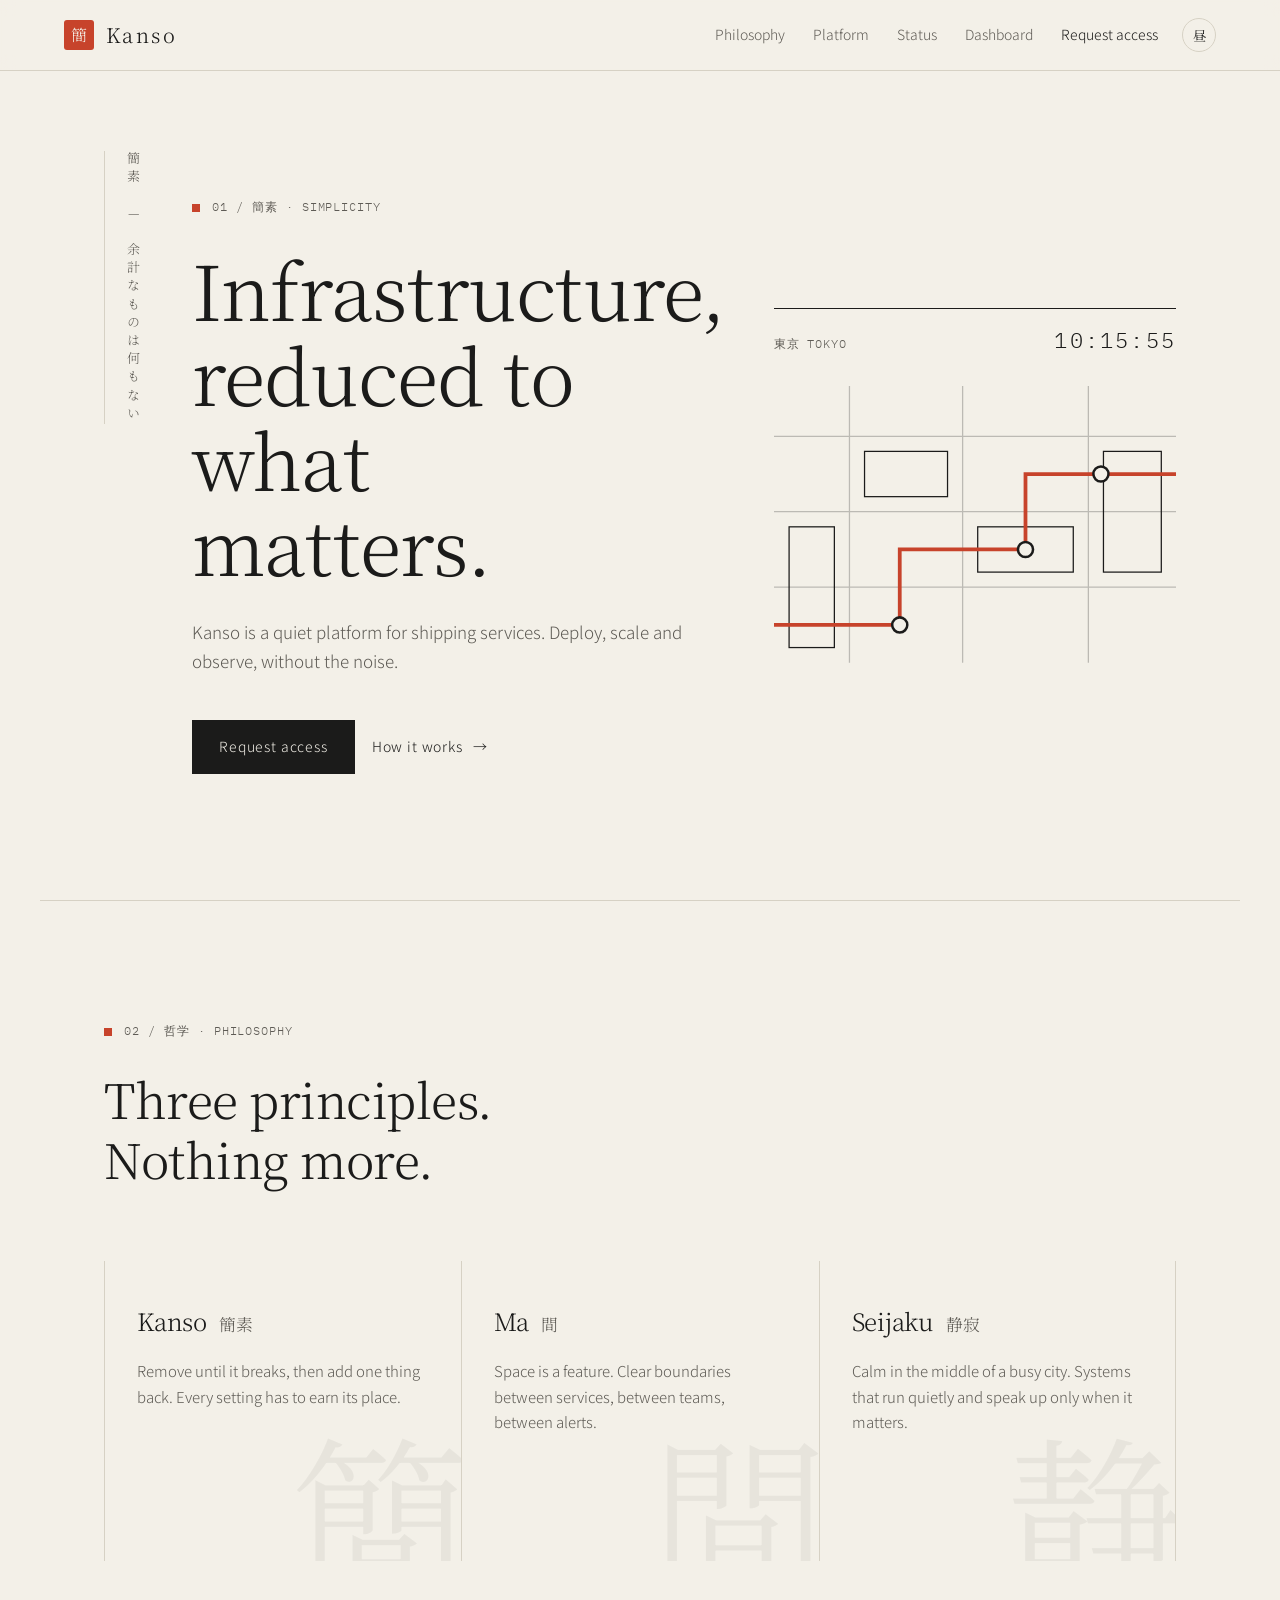
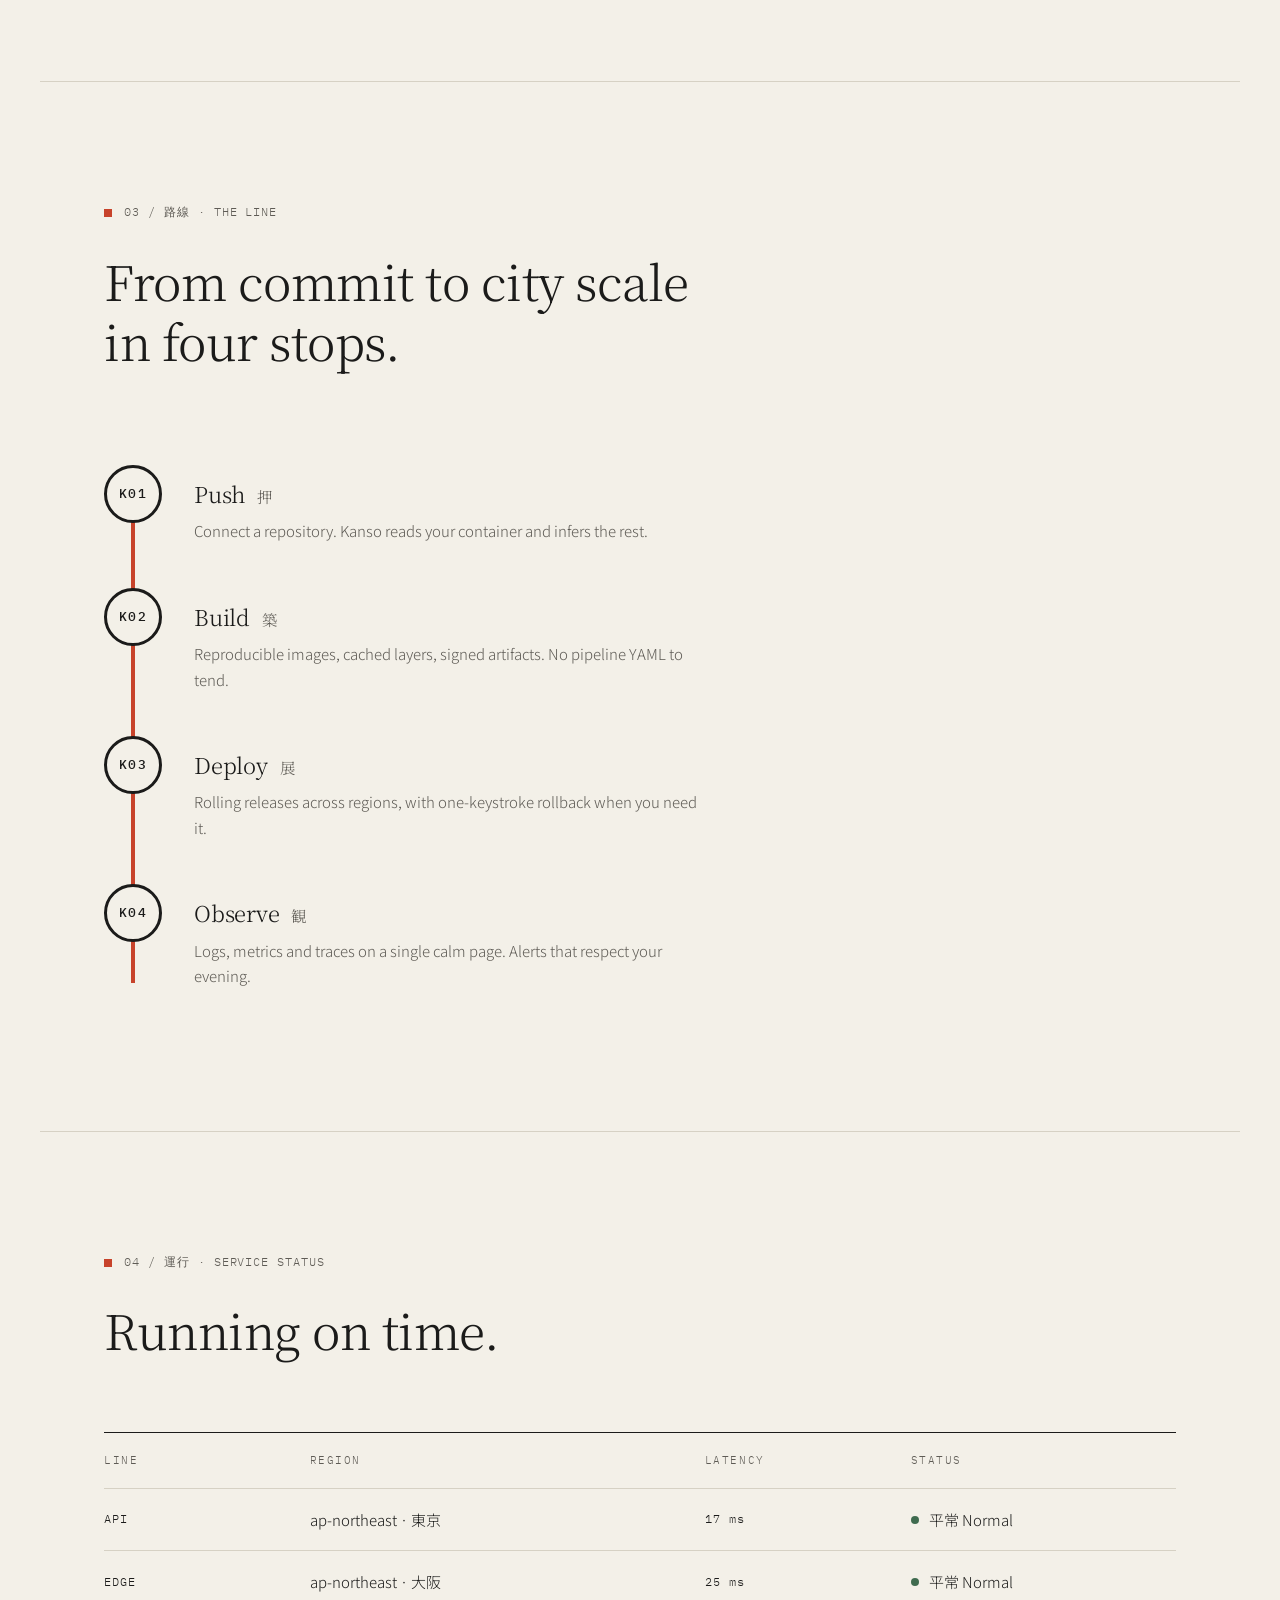
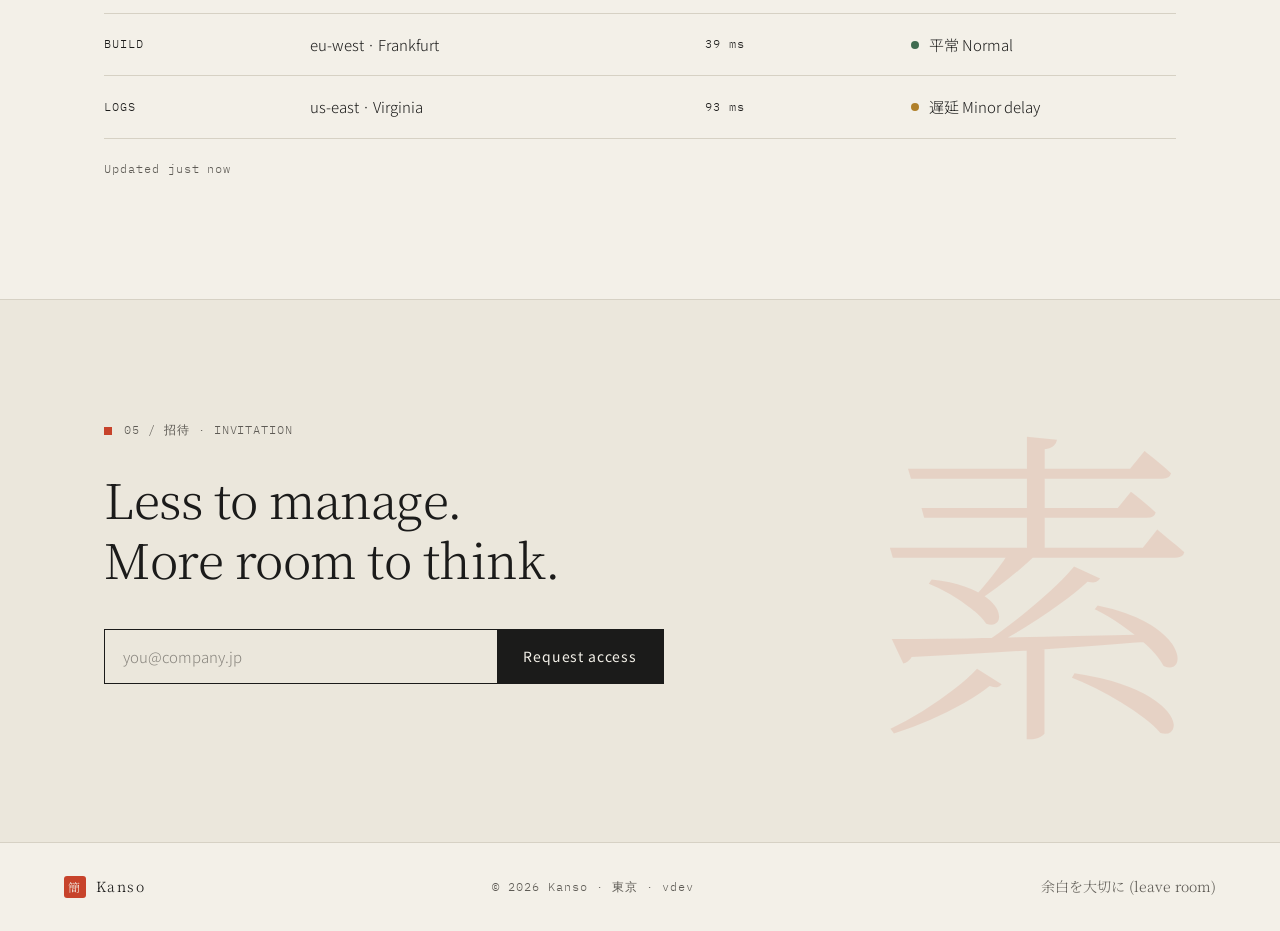
==== commit 100d2ad9: "Move cube to its own /dashboard page with controls; no-cache headers The dashboard page has the cube" ====
--- a/frontend/index.html
+++ b/frontend/index.html
@@ -21,7 +21,7 @@
         <li><a href="#philosophy">Philosophy</a></li>
         <li><a href="#platform">Platform</a></li>
         <li><a href="#status">Status</a></li>
-        <li><a href="#dashboard">Dashboard</a></li>
+        <li><a href="/dashboard">Dashboard</a></li>
         <li><a href="#join" class="nav-cta">Request access</a></li>
       </ul>
     </nav>
@@ -170,35 +170,10 @@
       <p class="board-note mono">Updated <span id="board-updated">just now</span></p>
     </section>
 
-    <!-- Dashboard: a still cube that turns only when asked -->
-    <section id="dashboard" class="section">
-      <header class="section-head">
-        <p class="eyebrow mono">05 / 計器 · dashboard</p>
-        <h2>One object.<br>Turned by hand.</h2>
-      </header>
-      <div class="cube-stage">
-        <div class="cube-scene" tabindex="0" aria-label="Cube. Click an edge or use the arrow keys to turn it.">
-          <div class="cube">
-            <div class="face front"></div>
-            <div class="face back"></div>
-            <div class="face right"></div>
-            <div class="face left"></div>
-            <div class="face top"></div>
-            <div class="face bottom"></div>
-          </div>
-          <span class="cube-hint" data-dir="up"></span>
-          <span class="cube-hint" data-dir="right"></span>
-          <span class="cube-hint" data-dir="down"></span>
-          <span class="cube-hint" data-dir="left"></span>
-        </div>
-        <p class="cube-note mono">Click an edge, or focus the cube and press ← ↑ → ↓</p>
-      </div>
-    </section>
-
     <!-- Join -->
     <section id="join" class="section join">
       <div class="join-inner">
-        <p class="eyebrow mono">06 / 招待 · invitation</p>
+        <p class="eyebrow mono">05 / 招待 · invitation</p>
         <h2>Less to manage.<br>More room to think.</h2>
         <form class="join-form" novalidate>
           <label for="email" class="visually-hidden">Email address</label>
--- a/frontend/styles.css
+++ b/frontend/styles.css
@@ -278,14 +278,40 @@
   color: var(--shu); opacity: .12;
 }
 
-/* Dashboard cube */
-.cube-stage { display: flex; flex-direction: column; align-items: center; gap: 24px; }
+/* Dashboard page: the cube sits in a 3x3 grid with a turn button on each side */
+.dashboard { padding-top: 56px; padding-bottom: 64px; border-top: 0; }
+.dashboard h1 { font-size: clamp(30px, 4vw, 44px); line-height: 1.15; }
+.dashboard .section-head { margin-bottom: 24px; }
+.cube-stage {
+  display: grid; justify-content: center; align-items: center; gap: 8px;
+  grid-template-areas: ". up ." "left scene right" ". down .";
+}
+.cube-btn[data-dir="up"] { grid-area: up; justify-self: center; }
+.cube-btn[data-dir="down"] { grid-area: down; justify-self: center; }
+.cube-btn[data-dir="left"] { grid-area: left; }
+.cube-btn[data-dir="right"] { grid-area: right; }
+.cube-btn {
+  width: 44px; height: 44px;
+  border: 1px solid var(--line); border-radius: 50%;
+  background: none; color: var(--ink-soft);
+  font-family: var(--mono); font-size: 16px; cursor: pointer;
+  transition: color .2s, border-color .2s;
+}
+.cube-btn:hover { color: var(--shu); border-color: var(--shu); }
+.cube-panel {
+  display: flex; flex-wrap: wrap; justify-content: center; align-items: center; gap: 12px 32px;
+  margin-top: 32px; padding-top: 20px; border-top: 1px solid var(--line);
+  color: var(--ink-soft);
+}
+.cube-readout { color: var(--ink); margin-left: 8px; }
+.cube-reset { padding: 8px 0; font-size: 12px; letter-spacing: .1em; text-transform: uppercase; }
 .cube-scene {
-  --size: min(200px, 48vw);
+  grid-area: scene;
+  --size: min(200px, 38vw);
   --half: calc(var(--size) / 2);
   position: relative;
   display: grid; place-items: center;
-  width: calc(var(--size) * 1.7); height: calc(var(--size) * 1.7);
+  width: calc(var(--size) * 1.6); height: calc(var(--size) * 1.6);
   perspective: 1000px;
   cursor: pointer;
   -webkit-tap-highlight-color: transparent;
@@ -324,7 +350,7 @@
 .cube-scene[data-hover="down"] .cube-hint[data-dir="down"],
 .cube-scene[data-hover="left"] .cube-hint[data-dir="left"],
 .cube-scene[data-hover="right"] .cube-hint[data-dir="right"] { opacity: 1; }
-.cube-note { color: var(--ink-soft); text-align: center; }
+.cube-note { color: var(--ink-soft); text-align: center; margin-top: 16px; }
 
 /* Footer */
 .footer {
